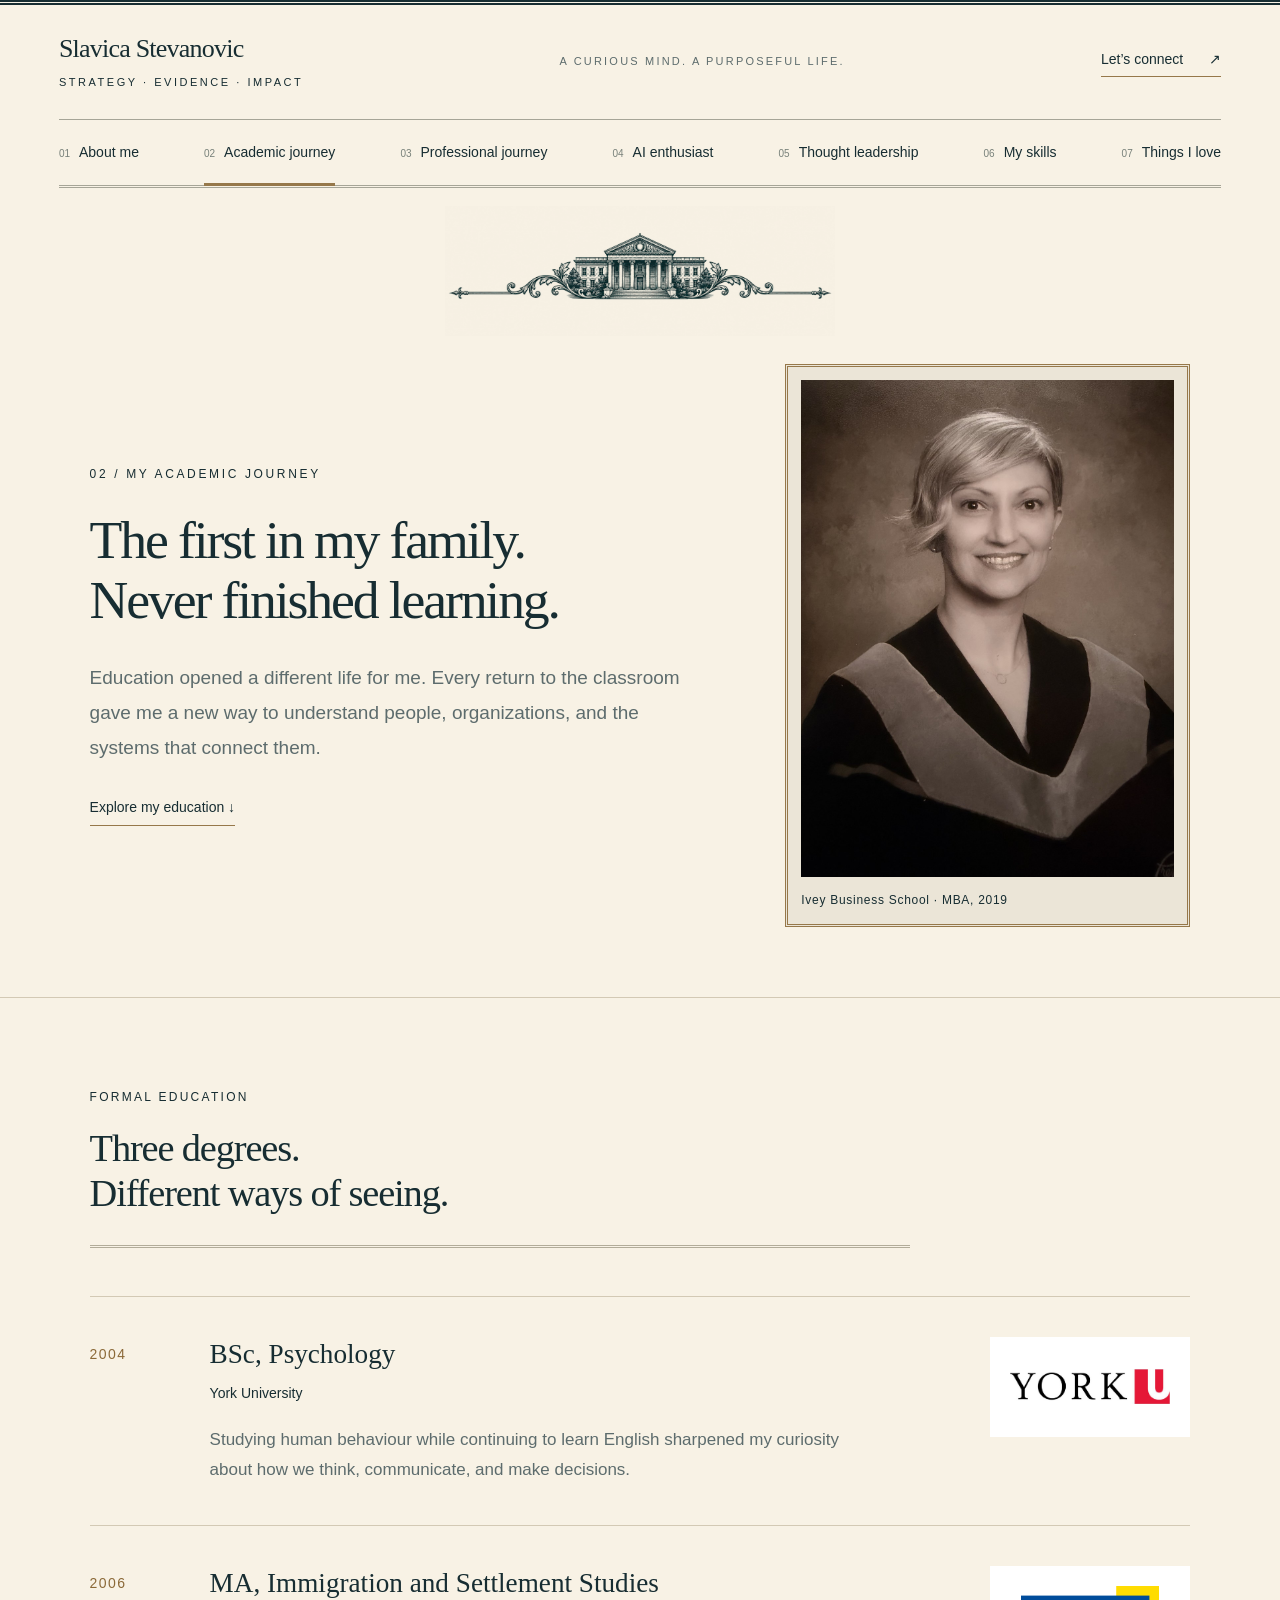
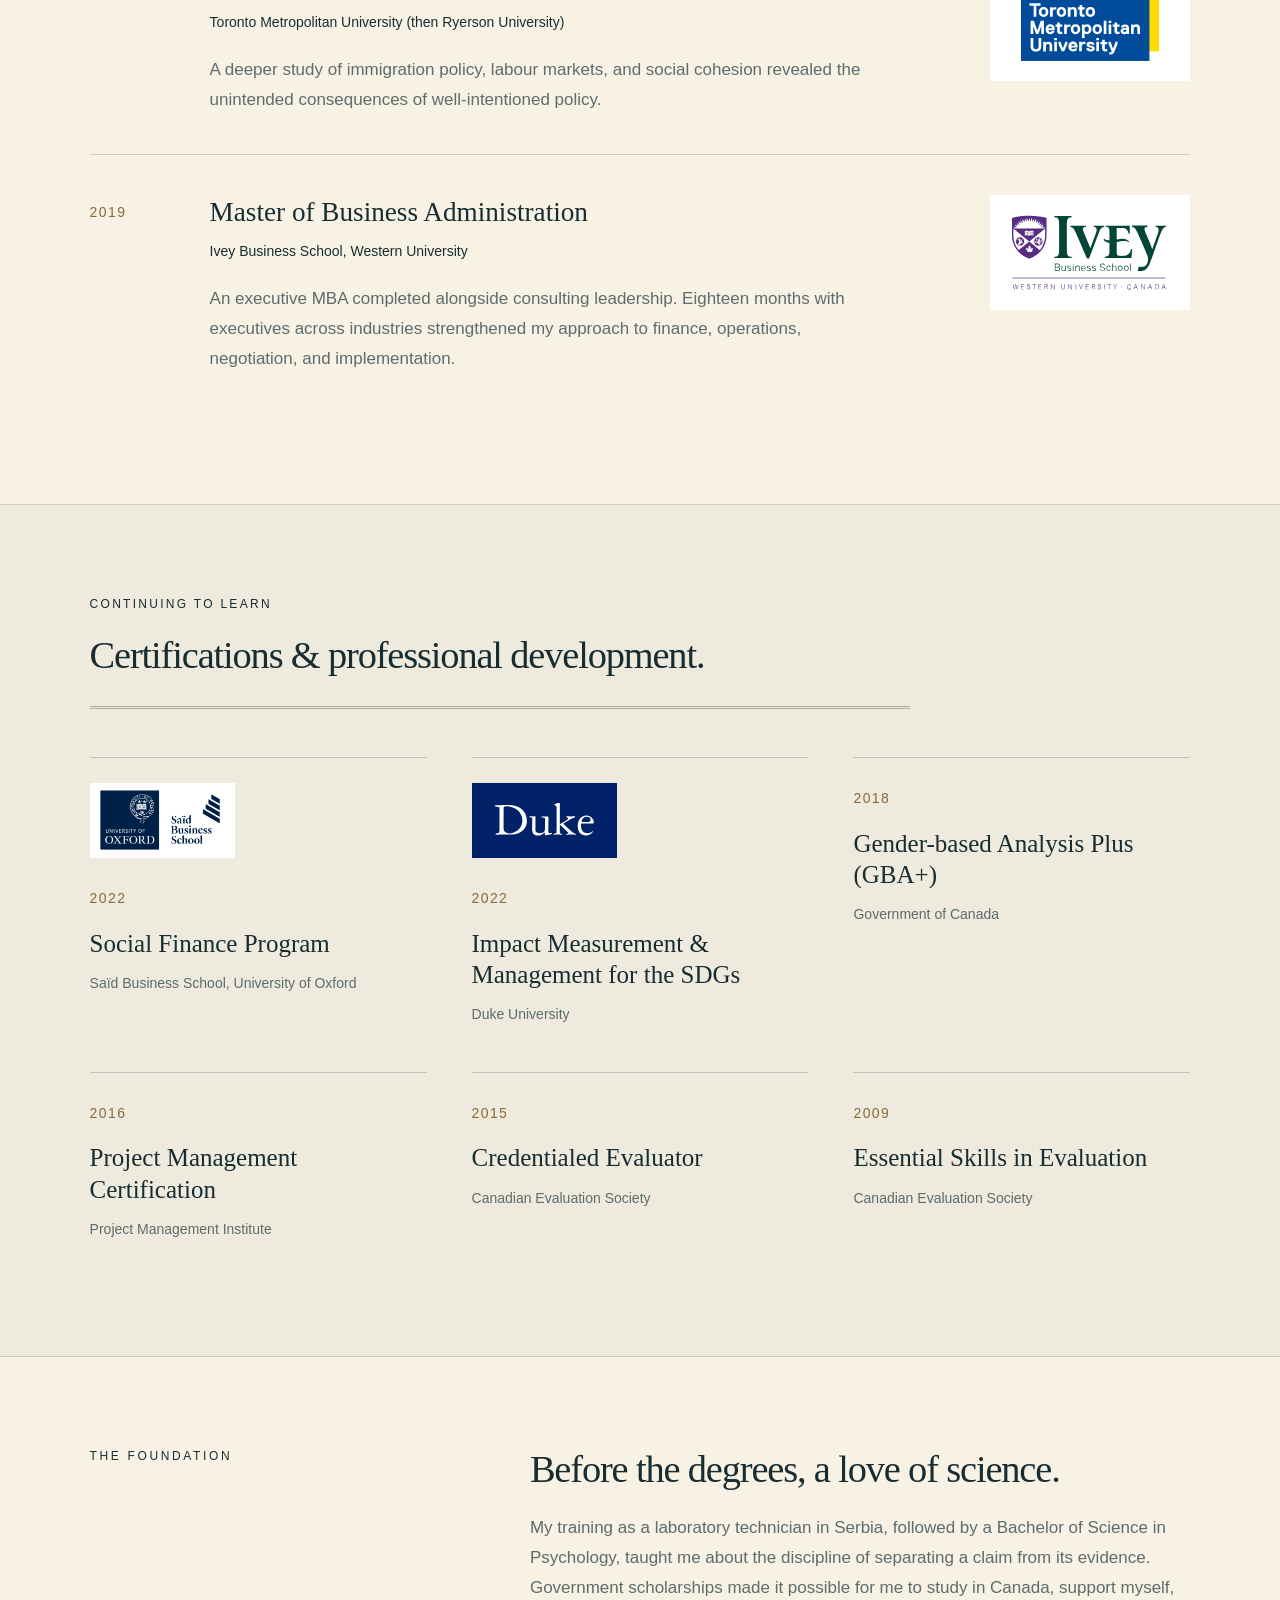
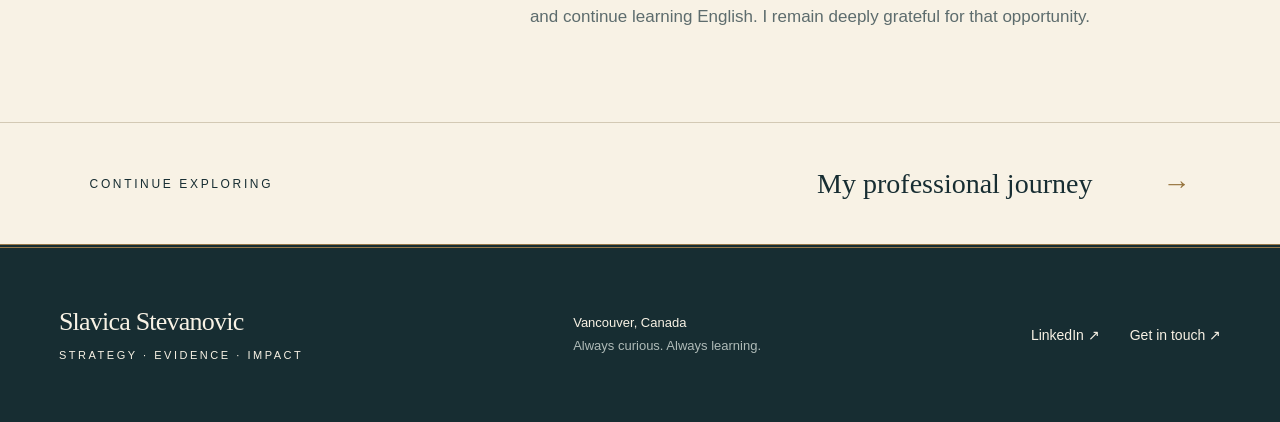
==== academic/index.html @ 5a5bf916 "Add files via upload" ====
<!DOCTYPE html><html lang="en"><head><meta charSet="utf-8"/><meta name="viewport" content="width=device-width, initial-scale=1"/><link rel="stylesheet" href="../assets/site-1.css">
</head><body><a class="skip-link" href="#main">Skip to content</a><header class="site-header"><div class="masthead"><a class="wordmark" href="../">Slavica Stevanovic<span>STRATEGY · EVIDENCE · IMPACT</span></a><span class="masthead-note">A CURIOUS MIND. A PURPOSEFUL LIFE.</span><button class="menu-toggle" aria-expanded="false" aria-controls="main-navigation">Explore +</button><a class="masthead-link" href="mailto:slavi.stevanovic@gmail.com">Let’s connect <span aria-hidden="true">↗</span></a></div><nav id="main-navigation" aria-label="Main navigation" class="navigation"><a href="../"><span class="nav-number">0<!-- -->1</span>About me</a><a href="../academic/" aria-current="page"><span class="nav-number">0<!-- -->2</span>Academic journey</a><a href="../professional/"><span class="nav-number">0<!-- -->3</span>Professional journey</a><a href="../ai/"><span class="nav-number">0<!-- -->4</span>AI enthusiast</a><a href="../thought-leadership/"><span class="nav-number">0<!-- -->5</span>Thought leadership</a><a href="../skills/"><span class="nav-number">0<!-- -->6</span>My skills</a><a href="../things-i-love/"><span class="nav-number">0<!-- -->7</span>Things I love</a></nav></header><main id="main" class="page-academic"><div class="newspaper-ornament" aria-hidden="true"><span></span><img src="../ornaments/academic.png" alt="" width="390" height="130"/><span></span></div><section class="academic-hero"><div><p class="eyebrow">02 / MY ACADEMIC JOURNEY</p><h1><span>The first in my family.</span><span><br/>Never finished learning.</span></h1><p class="page-lead">Education opened a different life for me. Every return to the classroom gave me a new way to understand people, organizations, and the systems that connect them.</p><a class="text-link" href="#education">Explore my education ↓</a></div><figure class="graduation"><img class="" src="../photos/graduation.jpg" alt="Slavica in academic regalia at her Ivey graduation" loading="eager" decoding="async"/><figcaption>Ivey Business School · MBA, 2019</figcaption></figure></section><section id="education" class="section"><div class="section-heading"><p class="eyebrow">FORMAL EDUCATION</p><h2>Three degrees.<br/>Different ways of seeing.</h2></div><div class="degree-list"><article class="degree"><span class="year">2004</span><div><h3>BSc, Psychology</h3><p class="institution">York University</p><p>Studying human behaviour while continuing to learn English sharpened my curiosity about how we think, communicate, and make decisions.</p></div><a href="https://www.yorku.ca/" target="_blank" rel="noreferrer" class="university-logo"><img class="" src="../collected/logo-york.jpg" alt="York University logo" loading="lazy" decoding="async"/></a></article><article class="degree"><span class="year">2006</span><div><h3>MA, Immigration and Settlement Studies</h3><p class="institution">Toronto Metropolitan University (then Ryerson University)</p><p>A deeper study of immigration policy, labour markets, and social cohesion revealed the unintended consequences of well-intentioned policy.</p></div><a href="https://www.torontomu.ca/" target="_blank" rel="noreferrer" class="university-logo"><img class="" src="../collected/logo-tmu.svg" alt="Toronto Metropolitan University (then Ryerson University) logo" loading="lazy" decoding="async"/></a></article><article class="degree"><span class="year">2019</span><div><h3>Master of Business Administration</h3><p class="institution">Ivey Business School, Western University</p><p>An executive MBA completed alongside consulting leadership. Eighteen months with executives across industries strengthened my approach to finance, operations, negotiation, and implementation.</p></div><a href="https://www.ivey.uwo.ca/" target="_blank" rel="noreferrer" class="university-logo"><img class="" src="../collected/logo-ivey.svg" alt="Ivey Business School, Western University logo" loading="lazy" decoding="async"/></a></article></div></section><section class="section certification-section"><div class="section-heading"><p class="eyebrow">CONTINUING TO LEARN</p><h2>Certifications &amp; professional development.</h2></div><div class="certifications"><article class="certification"><a class="certificate-logo " href="https://www.sbs.ox.ac.uk/" target="_blank" rel="noreferrer"><img class="" src="../collected/logo-oxford-said.png" alt="Saïd Business School, University of Oxford logo" loading="lazy" decoding="async"/></a><span class="year">2022</span><h3>Social Finance Program</h3><p>Saïd Business School, University of Oxford</p></article><article class="certification"><a class="certificate-logo duke" href="https://www.duke.edu/" target="_blank" rel="noreferrer"><img class="" src="../collected/logo-duke.svg" alt="Duke University logo" loading="lazy" decoding="async"/></a><span class="year">2022</span><h3>Impact Measurement &amp; Management for the SDGs</h3><p>Duke University</p></article><article class="certification"><span class="year">2018</span><h3>Gender-based Analysis Plus (GBA+)</h3><p>Government of Canada</p></article><article class="certification"><span class="year">2016</span><h3>Project Management Certification</h3><p>Project Management Institute</p></article><article class="certification"><span class="year">2015</span><h3>Credentialed Evaluator</h3><p>Canadian Evaluation Society</p></article><article class="certification"><span class="year">2009</span><h3>Essential Skills in Evaluation</h3><p>Canadian Evaluation Society</p></article></div></section><section class="section story-grid"><p class="eyebrow">THE FOUNDATION</p><div><h2>Before the degrees, a love of science.</h2><p>My training as a laboratory technician in Serbia, followed by a Bachelor of Science in Psychology, taught me about the discipline of separating a claim from its evidence. Government scholarships made it possible for me to study in Canada, support myself, and continue learning English. I remain deeply grateful for that opportunity.</p></div></section><div class="next-page"><span class="eyebrow">CONTINUE EXPLORING</span><a href="../professional/">My professional journey<!-- --> <span aria-hidden="true">→</span></a></div></main><!--$--><!--/$--><footer class="footer"><a class="wordmark" href="../">Slavica Stevanovic<span>STRATEGY · EVIDENCE · IMPACT</span></a><p>Vancouver, Canada<br/><span>Always curious. Always learning.</span></p><div><a href="https://www.linkedin.com/in/slavica-stevanovic-21113720">LinkedIn ↗</a><a href="mailto:slavi.stevanovic@gmail.com">Get in touch ↗</a></div></footer><div hidden=""><!--$--><div hidden=""><title>My academic journey | Slavica Stevanovic</title><meta name="description" content="Government advisor, company builder, and AI enthusiast. Explore Slavica Stevanovic’s work, ideas, and journey from Serbia to Canada."><meta name="robots" content="index, follow"><link data-vinext-streamed-icon="/academic:193swmb:0" rel="icon" href="../favicon.svg"></div><!--/$--></div><script defer src="../assets/site.js"></script></body></html>
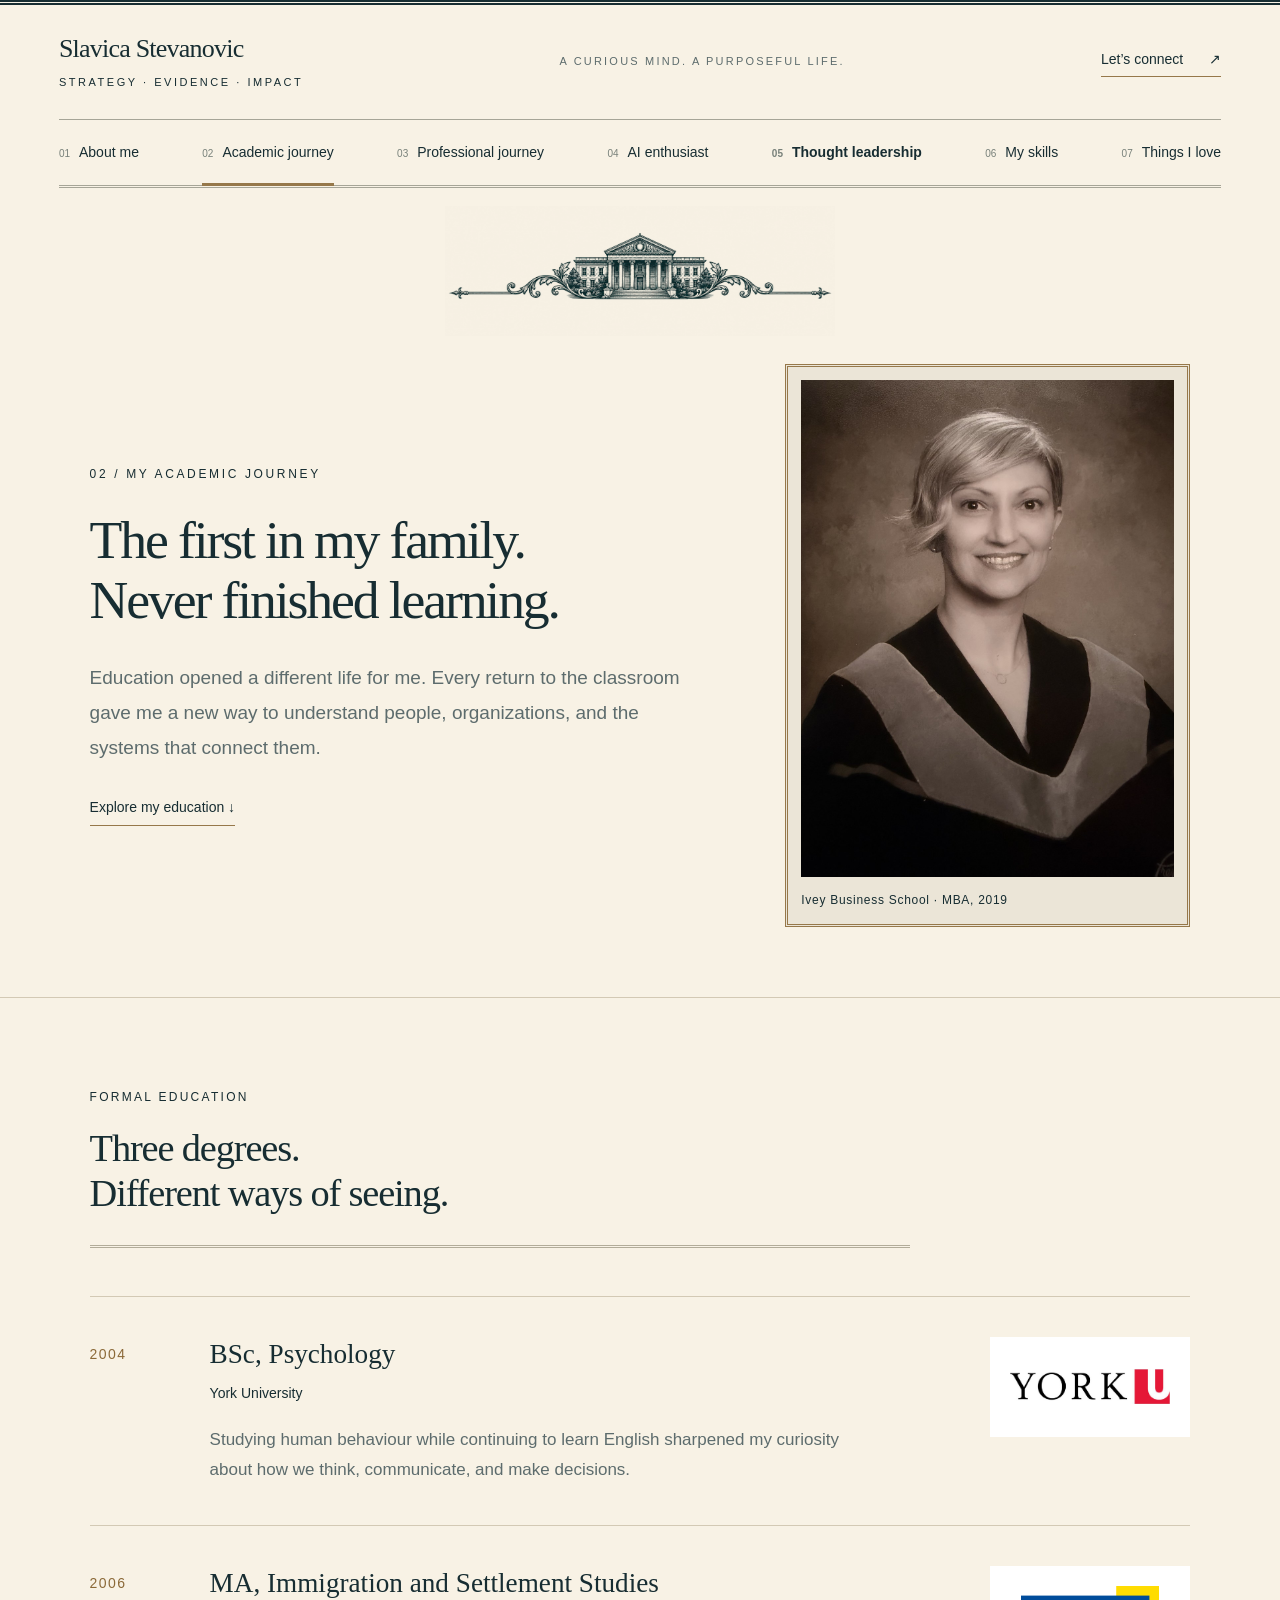
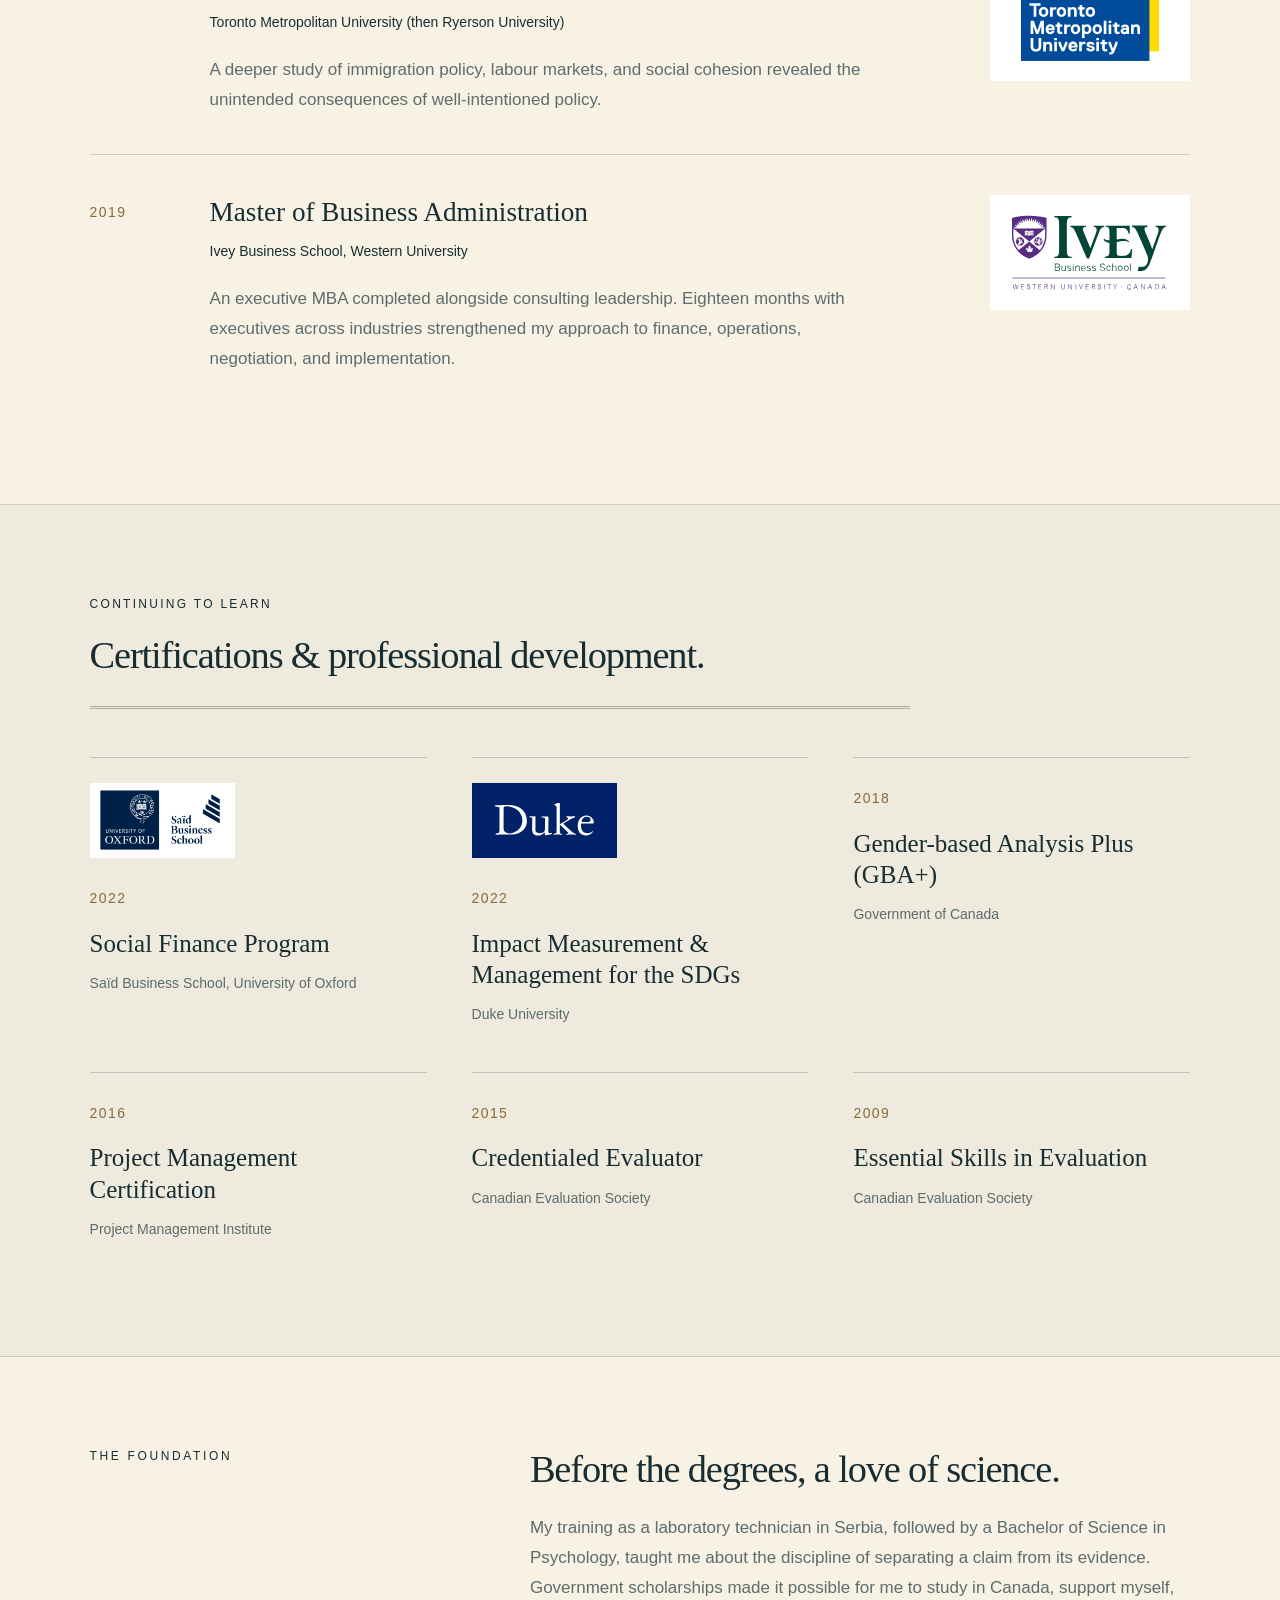
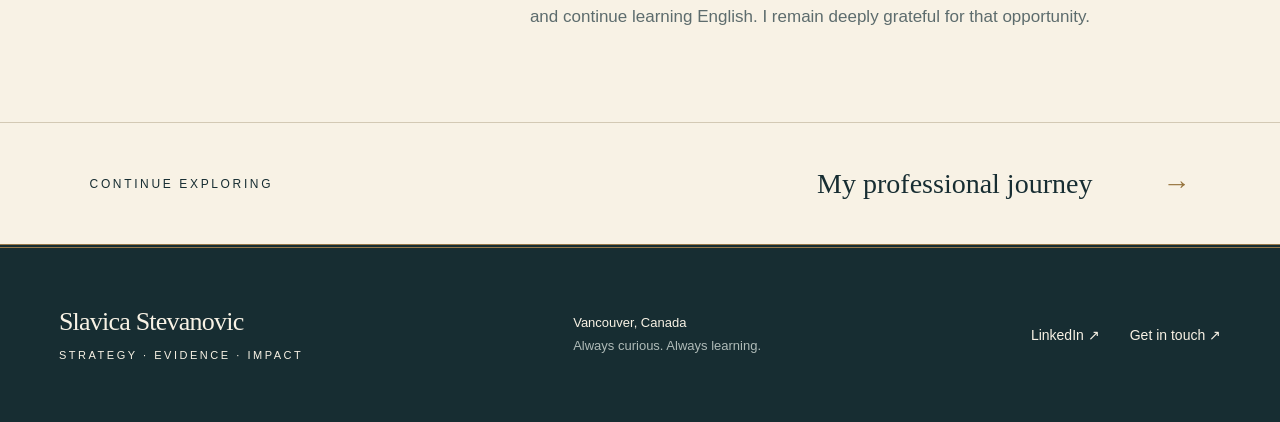
==== commit 4053be49: "Add Personal Musings essay and update Thought Leadership layout" ====
--- a/academic/index.html
+++ b/academic/index.html
@@ -1,2 +1,2 @@
 <!DOCTYPE html><html lang="en"><head><meta charSet="utf-8"/><meta name="viewport" content="width=device-width, initial-scale=1"/><link rel="stylesheet" href="../assets/site-1.css">
-</head><body><a class="skip-link" href="#main">Skip to content</a><header class="site-header"><div class="masthead"><a class="wordmark" href="../">Slavica Stevanovic<span>STRATEGY · EVIDENCE · IMPACT</span></a><span class="masthead-note">A CURIOUS MIND. A PURPOSEFUL LIFE.</span><button class="menu-toggle" aria-expanded="false" aria-controls="main-navigation">Explore +</button><a class="masthead-link" href="mailto:slavi.stevanovic@gmail.com">Let’s connect <span aria-hidden="true">↗</span></a></div><nav id="main-navigation" aria-label="Main navigation" class="navigation"><a href="../"><span class="nav-number">0<!-- -->1</span>About me</a><a href="../academic/" aria-current="page"><span class="nav-number">0<!-- -->2</span>Academic journey</a><a href="../professional/"><span class="nav-number">0<!-- -->3</span>Professional journey</a><a href="../ai/"><span class="nav-number">0<!-- -->4</span>AI enthusiast</a><a href="../thought-leadership/"><span class="nav-number">0<!-- -->5</span>Thought leadership</a><a href="../skills/"><span class="nav-number">0<!-- -->6</span>My skills</a><a href="../things-i-love/"><span class="nav-number">0<!-- -->7</span>Things I love</a></nav></header><main id="main" class="page-academic"><div class="newspaper-ornament" aria-hidden="true"><span></span><img src="../ornaments/academic.png" alt="" width="390" height="130"/><span></span></div><section class="academic-hero"><div><p class="eyebrow">02 / MY ACADEMIC JOURNEY</p><h1><span>The first in my family.</span><span><br/>Never finished learning.</span></h1><p class="page-lead">Education opened a different life for me. Every return to the classroom gave me a new way to understand people, organizations, and the systems that connect them.</p><a class="text-link" href="#education">Explore my education ↓</a></div><figure class="graduation"><img class="" src="../photos/graduation.jpg" alt="Slavica in academic regalia at her Ivey graduation" loading="eager" decoding="async"/><figcaption>Ivey Business School · MBA, 2019</figcaption></figure></section><section id="education" class="section"><div class="section-heading"><p class="eyebrow">FORMAL EDUCATION</p><h2>Three degrees.<br/>Different ways of seeing.</h2></div><div class="degree-list"><article class="degree"><span class="year">2004</span><div><h3>BSc, Psychology</h3><p class="institution">York University</p><p>Studying human behaviour while continuing to learn English sharpened my curiosity about how we think, communicate, and make decisions.</p></div><a href="https://www.yorku.ca/" target="_blank" rel="noreferrer" class="university-logo"><img class="" src="../collected/logo-york.jpg" alt="York University logo" loading="lazy" decoding="async"/></a></article><article class="degree"><span class="year">2006</span><div><h3>MA, Immigration and Settlement Studies</h3><p class="institution">Toronto Metropolitan University (then Ryerson University)</p><p>A deeper study of immigration policy, labour markets, and social cohesion revealed the unintended consequences of well-intentioned policy.</p></div><a href="https://www.torontomu.ca/" target="_blank" rel="noreferrer" class="university-logo"><img class="" src="../collected/logo-tmu.svg" alt="Toronto Metropolitan University (then Ryerson University) logo" loading="lazy" decoding="async"/></a></article><article class="degree"><span class="year">2019</span><div><h3>Master of Business Administration</h3><p class="institution">Ivey Business School, Western University</p><p>An executive MBA completed alongside consulting leadership. Eighteen months with executives across industries strengthened my approach to finance, operations, negotiation, and implementation.</p></div><a href="https://www.ivey.uwo.ca/" target="_blank" rel="noreferrer" class="university-logo"><img class="" src="../collected/logo-ivey.svg" alt="Ivey Business School, Western University logo" loading="lazy" decoding="async"/></a></article></div></section><section class="section certification-section"><div class="section-heading"><p class="eyebrow">CONTINUING TO LEARN</p><h2>Certifications &amp; professional development.</h2></div><div class="certifications"><article class="certification"><a class="certificate-logo " href="https://www.sbs.ox.ac.uk/" target="_blank" rel="noreferrer"><img class="" src="../collected/logo-oxford-said.png" alt="Saïd Business School, University of Oxford logo" loading="lazy" decoding="async"/></a><span class="year">2022</span><h3>Social Finance Program</h3><p>Saïd Business School, University of Oxford</p></article><article class="certification"><a class="certificate-logo duke" href="https://www.duke.edu/" target="_blank" rel="noreferrer"><img class="" src="../collected/logo-duke.svg" alt="Duke University logo" loading="lazy" decoding="async"/></a><span class="year">2022</span><h3>Impact Measurement &amp; Management for the SDGs</h3><p>Duke University</p></article><article class="certification"><span class="year">2018</span><h3>Gender-based Analysis Plus (GBA+)</h3><p>Government of Canada</p></article><article class="certification"><span class="year">2016</span><h3>Project Management Certification</h3><p>Project Management Institute</p></article><article class="certification"><span class="year">2015</span><h3>Credentialed Evaluator</h3><p>Canadian Evaluation Society</p></article><article class="certification"><span class="year">2009</span><h3>Essential Skills in Evaluation</h3><p>Canadian Evaluation Society</p></article></div></section><section class="section story-grid"><p class="eyebrow">THE FOUNDATION</p><div><h2>Before the degrees, a love of science.</h2><p>My training as a laboratory technician in Serbia, followed by a Bachelor of Science in Psychology, taught me about the discipline of separating a claim from its evidence. Government scholarships made it possible for me to study in Canada, support myself, and continue learning English. I remain deeply grateful for that opportunity.</p></div></section><div class="next-page"><span class="eyebrow">CONTINUE EXPLORING</span><a href="../professional/">My professional journey<!-- --> <span aria-hidden="true">→</span></a></div></main><!--$--><!--/$--><footer class="footer"><a class="wordmark" href="../">Slavica Stevanovic<span>STRATEGY · EVIDENCE · IMPACT</span></a><p>Vancouver, Canada<br/><span>Always curious. Always learning.</span></p><div><a href="https://www.linkedin.com/in/slavica-stevanovic-21113720">LinkedIn ↗</a><a href="mailto:slavi.stevanovic@gmail.com">Get in touch ↗</a></div></footer><div hidden=""><!--$--><div hidden=""><title>My academic journey | Slavica Stevanovic</title><meta name="description" content="Government advisor, company builder, and AI enthusiast. Explore Slavica Stevanovic’s work, ideas, and journey from Serbia to Canada."><meta name="robots" content="index, follow"><link data-vinext-streamed-icon="/academic:193swmb:0" rel="icon" href="../favicon.svg"></div><!--/$--></div><script defer src="../assets/site.js"></script></body></html>+</head><body><a class="skip-link" href="#main">Skip to content</a><header class="site-header"><div class="masthead"><a class="wordmark" href="../">Slavica Stevanovic<span>STRATEGY · EVIDENCE · IMPACT</span></a><span class="masthead-note">A CURIOUS MIND. A PURPOSEFUL LIFE.</span><button class="menu-toggle" aria-expanded="false" aria-controls="main-navigation">Explore +</button><a class="masthead-link" href="mailto:slavi.stevanovic@gmail.com">Let’s connect <span aria-hidden="true">↗</span></a></div><nav id="main-navigation" aria-label="Main navigation" class="navigation"><a href="../"><span class="nav-number">0<!-- -->1</span>About me</a><a href="../academic/" aria-current="page"><span class="nav-number">0<!-- -->2</span>Academic journey</a><a href="../professional/"><span class="nav-number">0<!-- -->3</span>Professional journey</a><a href="../ai/"><span class="nav-number">0<!-- -->4</span>AI enthusiast</a><a href="../thought-leadership/" class="writing-nav-link"><span class="nav-number">0<!-- -->5</span>Thought leadership</a><a href="../skills/"><span class="nav-number">0<!-- -->6</span>My skills</a><a href="../things-i-love/"><span class="nav-number">0<!-- -->7</span>Things I love</a></nav></header><main id="main" class="page-academic"><div class="newspaper-ornament" aria-hidden="true"><span></span><img src="../ornaments/academic.png" alt="" width="390" height="130"/><span></span></div><section class="academic-hero"><div><p class="eyebrow">02 / MY ACADEMIC JOURNEY</p><h1><span>The first in my family.</span><span><br/>Never finished learning.</span></h1><p class="page-lead">Education opened a different life for me. Every return to the classroom gave me a new way to understand people, organizations, and the systems that connect them.</p><a class="text-link" href="#education">Explore my education ↓</a></div><figure class="graduation"><img class="" src="../photos/graduation.jpg" alt="Slavica in academic regalia at her Ivey graduation" loading="eager" decoding="async"/><figcaption>Ivey Business School · MBA, 2019</figcaption></figure></section><section id="education" class="section"><div class="section-heading"><p class="eyebrow">FORMAL EDUCATION</p><h2>Three degrees.<br/>Different ways of seeing.</h2></div><div class="degree-list"><article class="degree"><span class="year">2004</span><div><h3>BSc, Psychology</h3><p class="institution">York University</p><p>Studying human behaviour while continuing to learn English sharpened my curiosity about how we think, communicate, and make decisions.</p></div><a href="https://www.yorku.ca/" target="_blank" rel="noreferrer" class="university-logo"><img class="" src="../collected/logo-york.jpg" alt="York University logo" loading="lazy" decoding="async"/></a></article><article class="degree"><span class="year">2006</span><div><h3>MA, Immigration and Settlement Studies</h3><p class="institution">Toronto Metropolitan University (then Ryerson University)</p><p>A deeper study of immigration policy, labour markets, and social cohesion revealed the unintended consequences of well-intentioned policy.</p></div><a href="https://www.torontomu.ca/" target="_blank" rel="noreferrer" class="university-logo"><img class="" src="../collected/logo-tmu.svg" alt="Toronto Metropolitan University (then Ryerson University) logo" loading="lazy" decoding="async"/></a></article><article class="degree"><span class="year">2019</span><div><h3>Master of Business Administration</h3><p class="institution">Ivey Business School, Western University</p><p>An executive MBA completed alongside consulting leadership. Eighteen months with executives across industries strengthened my approach to finance, operations, negotiation, and implementation.</p></div><a href="https://www.ivey.uwo.ca/" target="_blank" rel="noreferrer" class="university-logo"><img class="" src="../collected/logo-ivey.svg" alt="Ivey Business School, Western University logo" loading="lazy" decoding="async"/></a></article></div></section><section class="section certification-section"><div class="section-heading"><p class="eyebrow">CONTINUING TO LEARN</p><h2>Certifications &amp; professional development.</h2></div><div class="certifications"><article class="certification"><a class="certificate-logo " href="https://www.sbs.ox.ac.uk/" target="_blank" rel="noreferrer"><img class="" src="../collected/logo-oxford-said.png" alt="Saïd Business School, University of Oxford logo" loading="lazy" decoding="async"/></a><span class="year">2022</span><h3>Social Finance Program</h3><p>Saïd Business School, University of Oxford</p></article><article class="certification"><a class="certificate-logo duke" href="https://www.duke.edu/" target="_blank" rel="noreferrer"><img class="" src="../collected/logo-duke.svg" alt="Duke University logo" loading="lazy" decoding="async"/></a><span class="year">2022</span><h3>Impact Measurement &amp; Management for the SDGs</h3><p>Duke University</p></article><article class="certification"><span class="year">2018</span><h3>Gender-based Analysis Plus (GBA+)</h3><p>Government of Canada</p></article><article class="certification"><span class="year">2016</span><h3>Project Management Certification</h3><p>Project Management Institute</p></article><article class="certification"><span class="year">2015</span><h3>Credentialed Evaluator</h3><p>Canadian Evaluation Society</p></article><article class="certification"><span class="year">2009</span><h3>Essential Skills in Evaluation</h3><p>Canadian Evaluation Society</p></article></div></section><section class="section story-grid"><p class="eyebrow">THE FOUNDATION</p><div><h2>Before the degrees, a love of science.</h2><p>My training as a laboratory technician in Serbia, followed by a Bachelor of Science in Psychology, taught me about the discipline of separating a claim from its evidence. Government scholarships made it possible for me to study in Canada, support myself, and continue learning English. I remain deeply grateful for that opportunity.</p></div></section><div class="next-page"><span class="eyebrow">CONTINUE EXPLORING</span><a href="../professional/">My professional journey<!-- --> <span aria-hidden="true">→</span></a></div></main><!--$--><!--/$--><footer class="footer"><a class="wordmark" href="../">Slavica Stevanovic<span>STRATEGY · EVIDENCE · IMPACT</span></a><p>Vancouver, Canada<br/><span>Always curious. Always learning.</span></p><div><a href="https://www.linkedin.com/in/slavica-stevanovic-21113720">LinkedIn ↗</a><a href="mailto:slavi.stevanovic@gmail.com">Get in touch ↗</a></div></footer><div hidden=""><!--$--><div hidden=""><title>My academic journey | Slavica Stevanovic</title><meta name="description" content="Government advisor, company builder, and AI enthusiast. Explore Slavica Stevanovic’s work, ideas, and journey from Serbia to Canada."><meta name="robots" content="index, follow"><link data-vinext-streamed-icon="/academic:193swmb:0" rel="icon" href="../favicon.svg"></div><!--/$--></div><script defer src="../assets/site.js"></script></body></html>
